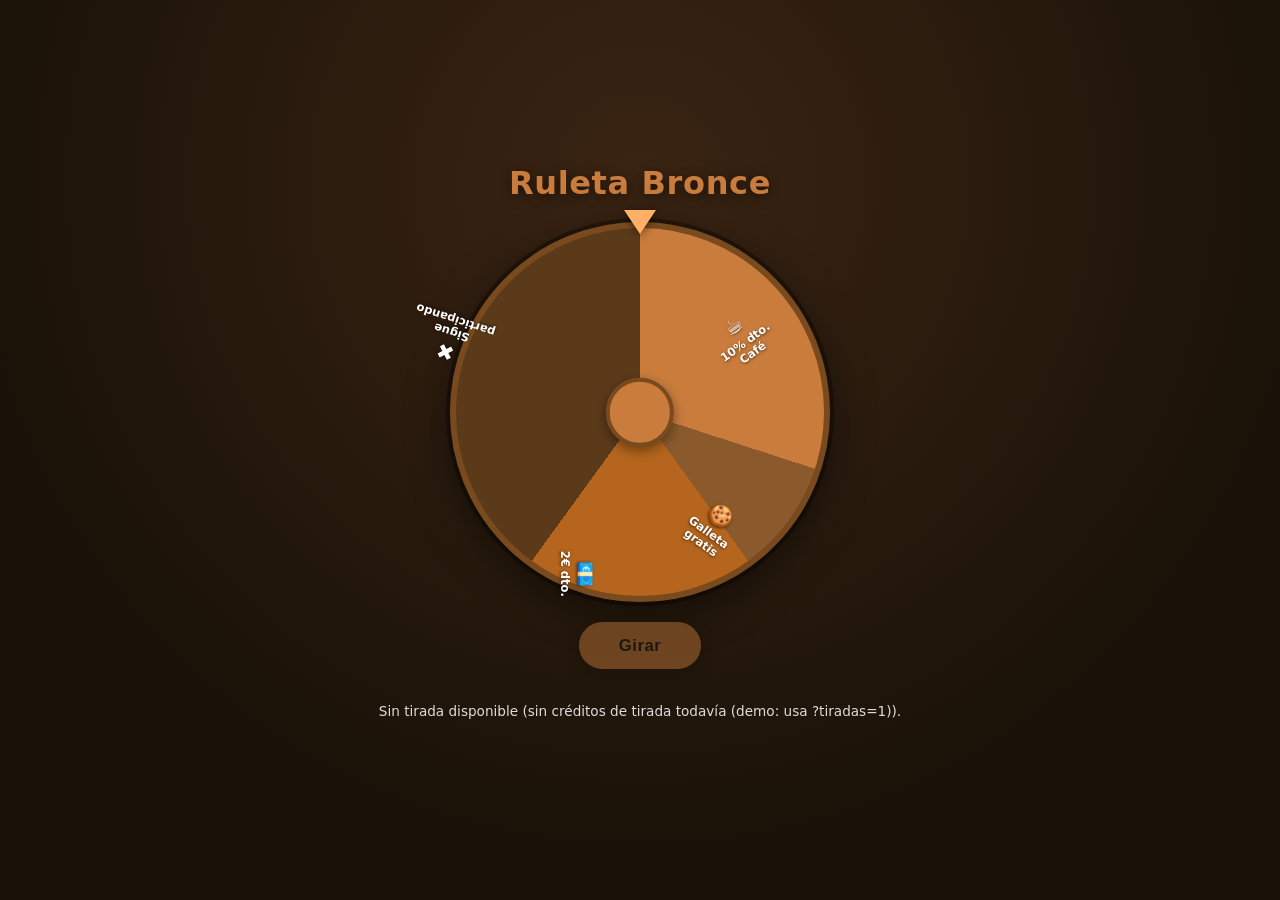
==== ruleta.html @ c90ec6e7 "Add 3-tier prize wheel (Bronce/Plata/Oro) frontend Standalone HTML/CSS/JS spin-the-wheel for post-pu" ====
<!doctype html>
<html lang="es">
<head>
  <meta charset="utf-8" />
  <meta name="viewport" content="width=device-width, initial-scale=1" />
  <title>Ruleta de premios</title>
  <link rel="stylesheet" href="./css/base.css" />
  <link rel="stylesheet" href="./css/temas.css" />
</head>
<body>
  <h1 class="ruleta-titulo" id="ruleta-titulo">Cargando...</h1>

  <div class="ruleta-contenedor">
    <div class="ruleta-puntero"></div>
    <div class="ruleta-disco" id="rueda">
      <div class="ruleta-etiquetas" id="etiquetas"></div>
    </div>
    <div class="ruleta-centro"></div>
  </div>

  <button class="ruleta-boton" id="girar" disabled>Girar</button>
  <p class="ruleta-estado" id="estado-texto">Comprobando tiradas disponibles...</p>

  <div class="particulas" id="particulas"></div>

  <div class="modal-premio oculto" id="modal-premio">
    <div class="modal-premio-caja">
      <div id="modal-premio-texto"></div>
      <button class="modal-premio-cerrar" id="modal-premio-cerrar">Cerrar</button>
    </div>
  </div>

  <script type="module" src="./js/main.js"></script>
</body>
</html>
---- css/base.css ----
* {
  box-sizing: border-box;
}

body {
  margin: 0;
  min-height: 100vh;
  display: flex;
  flex-direction: column;
  align-items: center;
  justify-content: center;
  gap: 1.25rem;
  padding: 1.5rem 1rem;
  font-family: system-ui, -apple-system, 'Segoe UI', sans-serif;
  color: #fff;
  background: var(--fondo, #1a1a1a);
  transition: background 0.4s ease;
  overflow-x: hidden;
}

.ruleta-titulo {
  margin: 0;
  font-size: clamp(1.4rem, 5vw, 2rem);
  font-weight: 800;
  letter-spacing: 0.02em;
  text-align: center;
  color: var(--color-primario, #fff);
  text-shadow: 0 2px 12px rgba(0, 0, 0, 0.5);
}

.ruleta-contenedor {
  position: relative;
  width: clamp(260px, 80vw, 380px);
  aspect-ratio: 1 / 1;
}

.ruleta-puntero {
  position: absolute;
  top: -0.75rem;
  left: 50%;
  transform: translateX(-50%);
  width: 0;
  height: 0;
  border-left: 1rem solid transparent;
  border-right: 1rem solid transparent;
  border-top: 1.5rem solid var(--color-puntero, #fff);
  z-index: 3;
  filter: drop-shadow(0 2px 4px rgba(0, 0, 0, 0.5));
}

.ruleta-disco {
  position: absolute;
  inset: 0;
  border-radius: 50%;
  border: 6px solid var(--color-borde, #fff);
  box-shadow: 0 0 0 4px rgba(0, 0, 0, 0.35), 0 10px 40px rgba(0, 0, 0, 0.5);
  transform: rotate(0deg);
}

.ruleta-etiquetas {
  position: absolute;
  inset: 0;
}

.ruleta-etiqueta {
  position: absolute;
  top: 50%;
  left: 50%;
  transform-origin: 0 0;
  display: flex;
  flex-direction: column;
  align-items: center;
  gap: 0.15rem;
  width: 5.5rem;
  margin-left: -2.75rem;
  text-align: center;
  font-size: 0.72rem;
  font-weight: 700;
  line-height: 1.1;
  text-shadow: 0 1px 3px rgba(0, 0, 0, 0.6);
  pointer-events: none;
}

.ruleta-etiqueta-icono {
  font-size: 1.3rem;
}

.ruleta-centro {
  position: absolute;
  top: 50%;
  left: 50%;
  transform: translate(-50%, -50%);
  width: 18%;
  aspect-ratio: 1 / 1;
  border-radius: 50%;
  background: var(--color-centro, #fff);
  border: 4px solid var(--color-borde, #fff);
  z-index: 2;
  box-shadow: 0 4px 12px rgba(0, 0, 0, 0.4);
}

.ruleta-boton {
  padding: 0.85rem 2.5rem;
  font-size: 1.05rem;
  font-weight: 800;
  letter-spacing: 0.03em;
  color: #1a1a1a;
  background: var(--color-primario, #fff);
  border: none;
  border-radius: 999px;
  cursor: pointer;
  box-shadow: 0 6px 20px rgba(0, 0, 0, 0.4);
  transition: transform 0.15s ease, opacity 0.2s ease;
}

.ruleta-boton:hover:not(:disabled) {
  transform: translateY(-2px) scale(1.03);
}

.ruleta-boton:disabled {
  opacity: 0.45;
  cursor: not-allowed;
}

.ruleta-estado {
  min-height: 1.2rem;
  font-size: 0.85rem;
  opacity: 0.85;
  text-align: center;
}

.particulas {
  position: fixed;
  inset: 0;
  pointer-events: none;
  overflow: hidden;
  z-index: 10;
}

.particula {
  position: absolute;
  top: 50%;
  left: 50%;
  width: 8px;
  height: 8px;
  border-radius: 50%;
  background: var(--color, #fff);
  animation: particula-vuelo 900ms ease-out forwards;
  animation-delay: var(--delay, 0ms);
}

@keyframes particula-vuelo {
  from {
    transform: translate(-50%, -50%) scale(1);
    opacity: 1;
  }
  to {
    transform: translate(calc(-50% + var(--x)), calc(-50% + var(--y))) scale(0);
    opacity: 0;
  }
}

.modal-premio {
  position: fixed;
  inset: 0;
  display: flex;
  align-items: center;
  justify-content: center;
  background: rgba(0, 0, 0, 0.7);
  z-index: 20;
}

.modal-premio.oculto {
  display: none;
}

.modal-premio-caja {
  background: #fff;
  color: #1a1a1a;
  padding: 2rem;
  border-radius: 1rem;
  max-width: 320px;
  text-align: center;
  display: flex;
  flex-direction: column;
  align-items: center;
  gap: 1rem;
  box-shadow: 0 20px 60px rgba(0, 0, 0, 0.5);
}

.modal-icono {
  display: block;
  font-size: 2.5rem;
}

.modal-premio-cerrar {
  padding: 0.6rem 1.5rem;
  border: none;
  border-radius: 999px;
  background: #1a1a1a;
  color: #fff;
  font-weight: 700;
  cursor: pointer;
}
---- css/temas.css ----
/* Paletas y efectos por nivel. Todo lo "premium" vive aquí: para cambiar el
   aspecto de un nivel basta con tocar este archivo, sin tocar el JS. */

body[data-nivel='bronce'] {
  --fondo: radial-gradient(circle at 50% 20%, #3a2413 0%, #1a1208 70%);
  --color-primario: #c97c3c;
  --color-borde: #7a4a1f;
  --color-puntero: #ffb066;
  --color-centro: #c97c3c;
}

body[data-nivel='plata'] {
  --fondo: radial-gradient(circle at 50% 20%, #2b333a 0%, #10151a 70%);
  --color-primario: #d8e2e8;
  --color-borde: #4a6572;
  --color-puntero: #eaf3f7;
  --color-centro: #b8c4cc;
}

body[data-nivel='oro'] {
  --fondo: radial-gradient(circle at 50% 20%, #3a2f00 0%, #0d0a00 70%);
  --color-primario: #ffd700;
  --color-borde: #8a6b00;
  --color-puntero: #ffe680;
  --color-centro: #ffd700;
}

/* Bronce: efecto discreto, un brillo suave en el borde */
body[data-nivel='bronce'] .ruleta-disco {
  animation: pulso-suave 3s ease-in-out infinite;
}

@keyframes pulso-suave {
  0%, 100% { box-shadow: 0 0 0 4px rgba(201, 124, 60, 0.25), 0 10px 40px rgba(0, 0, 0, 0.5); }
  50% { box-shadow: 0 0 0 8px rgba(201, 124, 60, 0.45), 0 10px 40px rgba(0, 0, 0, 0.5); }
}

/* Plata: reflejo metálico girando alrededor del borde */
body[data-nivel='plata'] .ruleta-contenedor::before {
  content: '';
  position: absolute;
  inset: -10px;
  border-radius: 50%;
  background: conic-gradient(from 0deg, transparent 0deg, rgba(255, 255, 255, 0.55) 8deg, transparent 20deg);
  animation: shimmer-giro 2.5s linear infinite;
  pointer-events: none;
}

@keyframes shimmer-giro {
  to { transform: rotate(360deg); }
}

/* Oro: resplandor pulsante + barrido de brillo diagonal, look más premium */
body[data-nivel='oro'] .ruleta-contenedor::before {
  content: '';
  position: absolute;
  inset: -24px;
  border-radius: 50%;
  background: radial-gradient(circle, rgba(255, 215, 0, 0.45) 0%, transparent 70%);
  animation: glow-pulso 2.2s ease-in-out infinite;
  pointer-events: none;
  z-index: -1;
}

@keyframes glow-pulso {
  0%, 100% { opacity: 0.5; transform: scale(1); }
  50% { opacity: 1; transform: scale(1.08); }
}

body[data-nivel='oro'] .ruleta-disco::after {
  content: '';
  position: absolute;
  inset: 0;
  border-radius: 50%;
  background: linear-gradient(115deg, transparent 40%, rgba(255, 255, 255, 0.5) 50%, transparent 60%);
  background-size: 250% 250%;
  animation: shine-sweep 2.8s linear infinite;
  pointer-events: none;
}

@keyframes shine-sweep {
  0% { background-position: 120% 0%; }
  100% { background-position: -20% 0%; }
}

body[data-nivel='oro'] .ruleta-titulo {
  font-size: clamp(1.6rem, 6vw, 2.3rem);
  text-shadow: 0 0 16px rgba(255, 215, 0, 0.6), 0 2px 12px rgba(0, 0, 0, 0.6);
}
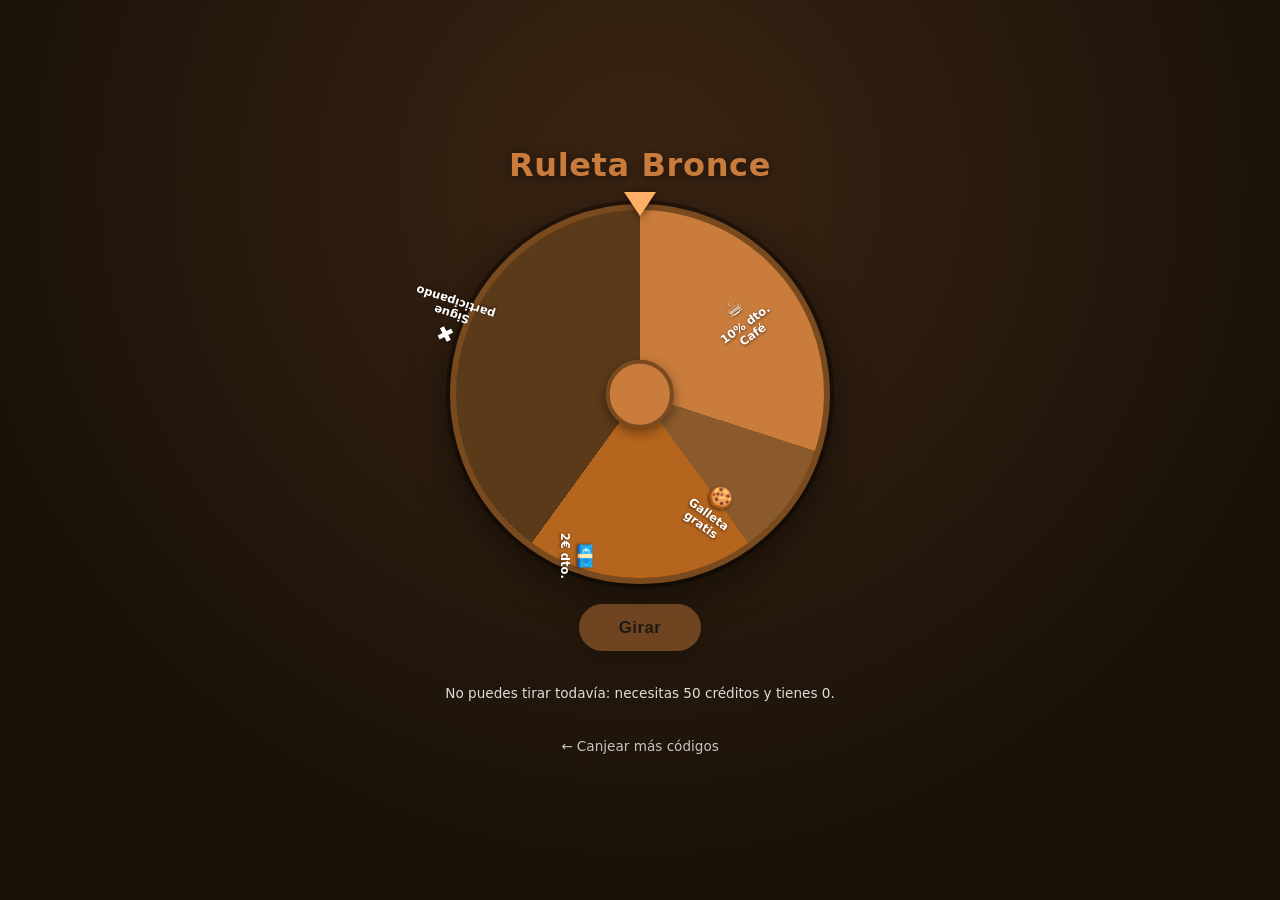
==== commit c7421087: "Switch credit system to Firebase-backed redeemable codes Replaces the old "one free spin per browser" ====
--- a/ruleta.html
+++ b/ruleta.html
@@ -20,6 +20,7 @@
 
   <button class="ruleta-boton" id="girar" disabled>Girar</button>
   <p class="ruleta-estado" id="estado-texto">Comprobando tiradas disponibles...</p>
+  <a class="ruleta-volver" href="./index.html">← Canjear más códigos</a>
 
   <div class="particulas" id="particulas"></div>
 
--- a/css/base.css
+++ b/css/base.css
@@ -129,6 +129,18 @@
   text-align: center;
 }
 
+.ruleta-volver {
+  color: inherit;
+  opacity: 0.75;
+  font-size: 0.85rem;
+  text-decoration: none;
+}
+
+.ruleta-volver:hover {
+  opacity: 1;
+  text-decoration: underline;
+}
+
 .particulas {
   position: fixed;
   inset: 0;
